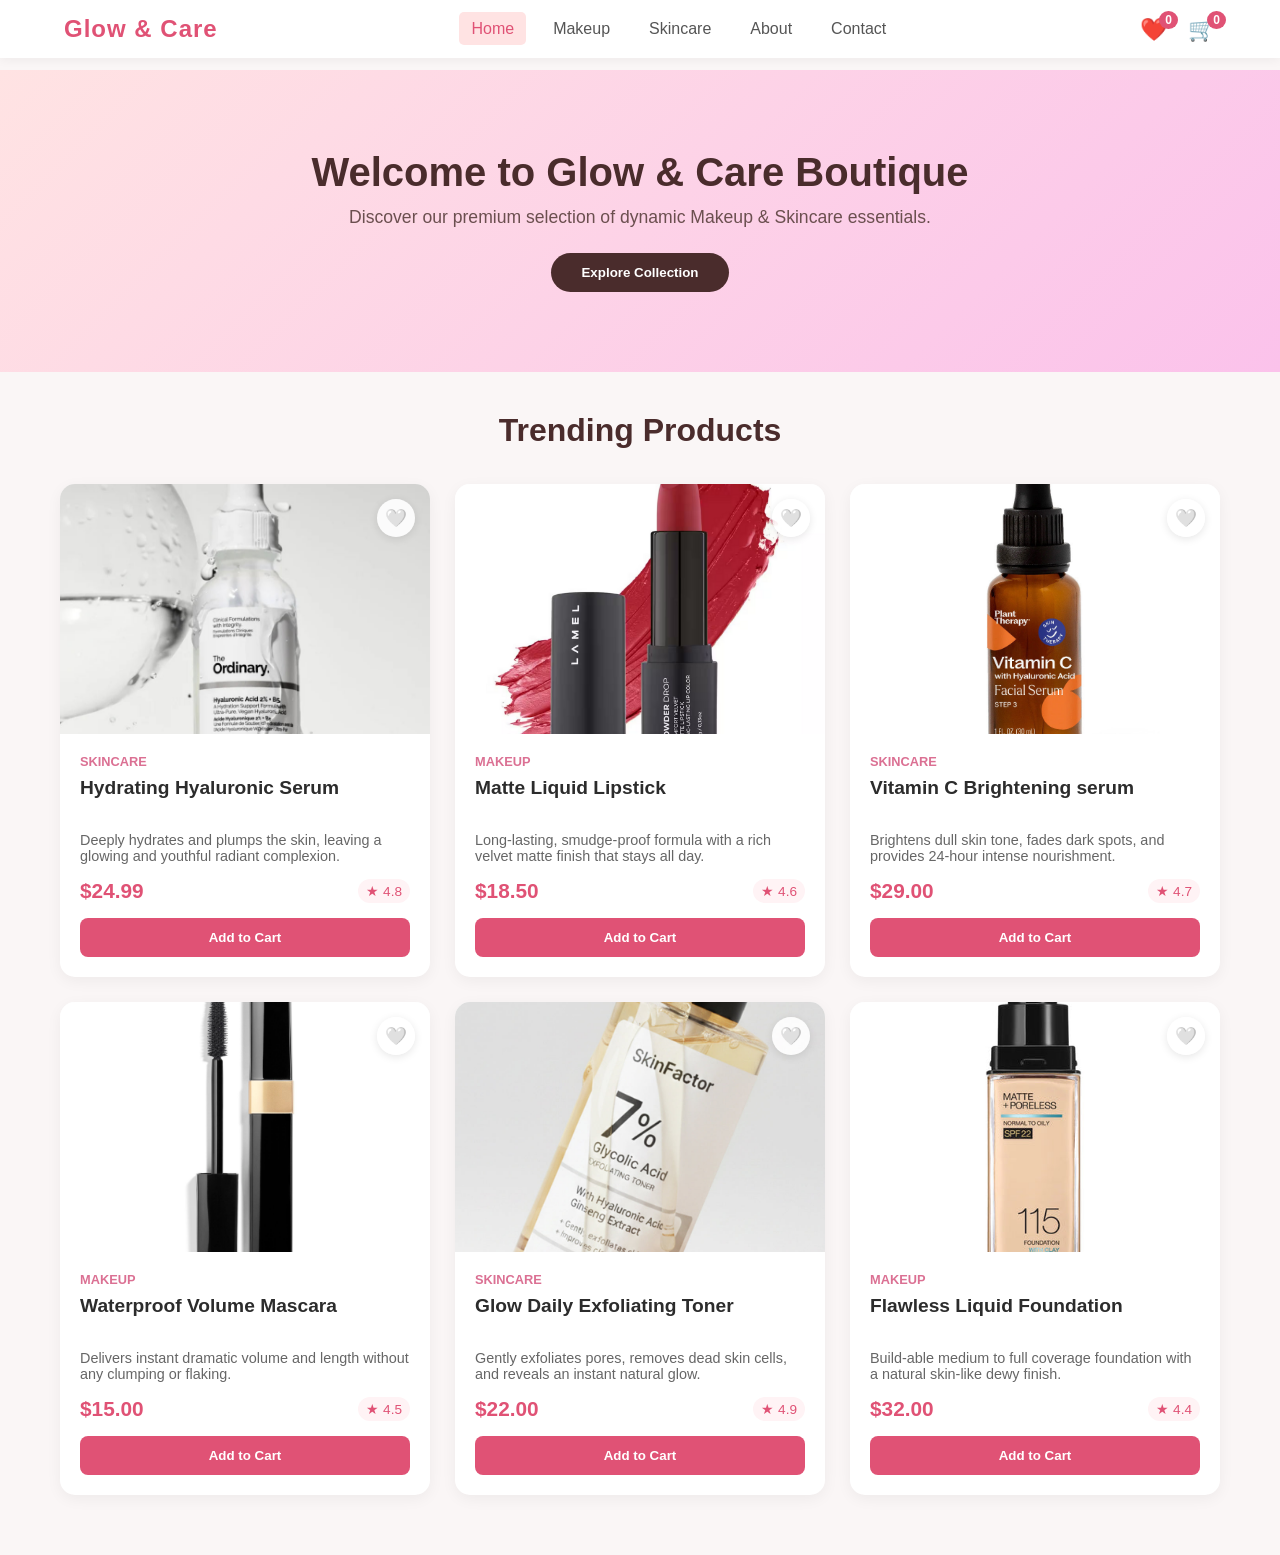
==== index.html @ 41e75231 "update" ====
<!DOCTYPE html>
<html lang="en">
<head>
    <meta charset="UTF-8">
    <meta name="viewport" content="width=device-width, initial-scale=1.0">
    <title>Glow & Care Store - Home</title>
    <link rel="stylesheet" href="./style.css">
</head>
<body>

    <!-- Navigation Bar -->
    <nav class="navbar">
        <div class="logo">Glow & Care</div>
        <ul class="nav-links">
            <li><a href="./index.html" class="active">Home</a></li>
            <li><a href="./makeup.html">Makeup</a></li>
            <li><a href="./skincare.html">Skincare</a></li>
            <li><a href="./about.html">About</a></li>
            <li><a href="./contact.html">Contact</a></li>
        </ul>
        <!-- Wishlist & Cart Counters -->
        <div class="nav-icons">
            <div class="icon-badge">
                <span class="icon-emoji">❤️</span>
                <span id="wishlist-count" class="badge">0</span>
            </div>
            <div class="icon-badge">
                <span class="icon-emoji">🛒</span>
                <span id="cart-count" class="badge">0</span>
            </div>
        </div>
    </nav>

    <!-- Home Hero Banner -->
    <header class="hero">
        <h1>Welcome to Glow & Care Boutique</h1>
        <p>Discover our premium selection of dynamic Makeup & Skincare essentials.</p>
        <button class="shop-now-btn">Explore Collection</button>
    </header>

    <!-- Main Dynamic Products Section -->
    <main class="products-section">
        <h2 class="section-title">Trending Products</h2>
        <div class="products-container" id="all-products">
            <!-- JavaScript data yahan display hoga -->
        </div>
    </main>

    <script src="./index.js"></script>
</body>
</html>
---- style.css ----
* {
    margin: 0;
    padding: 0;
    box-sizing: border-box;
    font-family: 'Segoe UI', Tahoma, Geneva, Verdana, sans-serif;
}

body {
    background-color: #faf6f6;
    color: #333;
    padding-top: 70px;
}

/* Navigation Bar Styling */
.navbar {
    position: fixed;
    top: 0;
    left: 0;
    width: 100%;
    background: #ffffff;
    display: flex;
    justify-content: space-between;
    align-items: center;
    padding: 15px 5%;
    box-shadow: 0 2px 10px rgba(0,0,0,0.05);
    z-index: 1000;
}

.logo {
    font-size: 1.5rem;
    font-weight: bold;
    color: #e05275;
    letter-spacing: 1px;
}

.nav-links {
    display: flex;
    list-style: none;
    gap: 15px;
}

.nav-links a {
    text-decoration: none;
    color: #555;
    font-weight: 500;
    padding: 8px 12px;
    border-radius: 5px;
    transition: all 0.3s ease;
}

.nav-links a:hover, .nav-links a.active {
    background: #ffe3e3;
    color: #e05275;
}

/* Icons & Badges CSS */
.nav-icons {
    display: flex;
    gap: 20px;
}

.icon-badge {
    position: relative;
    cursor: pointer;
    font-size: 1.4rem;
}

.badge {
    position: absolute;
    top: -5px;
    right: -10px;
    background-color: #e05275;
    color: white;
    font-size: 0.75rem;
    font-weight: bold;
    border-radius: 50%;
    padding: 2px 6px;
    min-width: 18px;
    text-align: center;
}

/* Hero Section */
.hero {
    text-align: center;
    padding: 80px 20px;
    background: linear-gradient(135deg, #ffe3e3 0%, #fbc2eb 100%);
    margin-bottom: 40px;
}

.hero h1 {
    font-size: 2.5rem;
    color: #4a2c2c;
    margin-bottom: 12px;
}

.hero p {
    font-size: 1.1rem;
    color: #6b4f4f;
    margin-bottom: 25px;
}

.shop-now-btn {
    background: #4a2c2c;
    color: white;
    border: none;
    padding: 12px 30px;
    border-radius: 25px;
    font-weight: 600;
    cursor: pointer;
    transition: all 0.3s ease;
}

.shop-now-btn:hover {
    background: #e05275;
    transform: scale(1.05);
}

/* Products Layout */
.products-section {
    max-width: 1200px;
    margin: 0 auto;
    padding: 0 20px 60px 20px;
}

.section-title {
    text-align: center;
    font-size: 2rem;
    color: #4a2c2c;
    margin-bottom: 35px;
}

.products-container {
    display: grid;
    grid-template-columns: 1fr;
    gap: 25px;
}

/* Responsive Breakpoints */
@media (min-width: 600px) {
    .products-container { grid-template-columns: repeat(2, 1fr); }
}
@media (min-width: 1000px) {
    .products-container { grid-template-columns: repeat(3, 1fr); }
}

/* Product Card & Smooth Transitions */
.product-card {
    background: #ffffff;
    border-radius: 15px;
    overflow: hidden;
    box-shadow: 0 4px 15px rgba(0, 0, 0, 0.05);
    display: flex;
    flex-direction: column;
    position: relative; /* Image positioning layout base */
    transition: transform 0.3s ease, box-shadow 0.3s ease;
}

.product-card:hover {
    transform: translateY(-8px);
    box-shadow: 0 10px 25px rgba(219, 112, 147, 0.2);
}

.image-container {
    width: 100%;
    height: 250px;
    overflow: hidden;
    position: relative;
}

.product-image {
    width: 100%;
    height: 100%;
    object-fit: cover;
    transition: transform 0.5s ease;
}

.product-card:hover .product-image {
    transform: scale(1.08);
}

/* Wishlist Heart Icon Over Image */
.wishlist-btn {
    position: absolute;
    top: 15px;
    right: 15px;
    background: rgba(255, 255, 255, 0.9);
    border: none;
    border-radius: 50%;
    width: 38px;
    height: 38px;
    display: flex;
    align-items: center;
    justify-content: center;
    font-size: 1.1rem;
    cursor: pointer;
    box-shadow: 0 2px 8px rgba(0,0,0,0.1);
    transition: all 0.2s ease;
    z-index: 10;
}

.wishlist-btn:hover {
    transform: scale(1.1);
}

.wishlist-btn.active-wish {
    background: #ffe3e3;
}

.product-info {
    padding: 20px;
    display: flex;
    flex-direction: column;
    flex-grow: 1;
}

.category {
    font-size: 0.8rem;
    text-transform: uppercase;
    color: #db7093;
    font-weight: bold;
    margin-bottom: 8px;
}

.product-title {
    font-size: 1.2rem;
    color: #2c2c2c;
    margin-bottom: 10px;
    height: 45px;
}

.description {
    font-size: 0.9rem;
    color: #666;
    margin-bottom: 15px;
    flex-grow: 1;
}

.price-rating {
    display: flex;
    justify-content: space-between;
    align-items: center;
    margin-bottom: 15px;
}

.price {
    font-size: 1.3rem;
    font-weight: bold;
    color: #e05275;
}

.rating {
    background: #fff3f5;
    color: #e05275;
    padding: 4px 8px;
    border-radius: 20px;
    font-size: 0.85rem;
}

.buy-btn {
    width: 100%;
    background: #e05275;
    color: white;
    border: none;
    padding: 12px;
    border-radius: 8px;
    font-weight: 600;
    cursor: pointer;
    transition: background 0.3s ease;
}

.buy-btn:hover {
    background: #b83b5e;
}
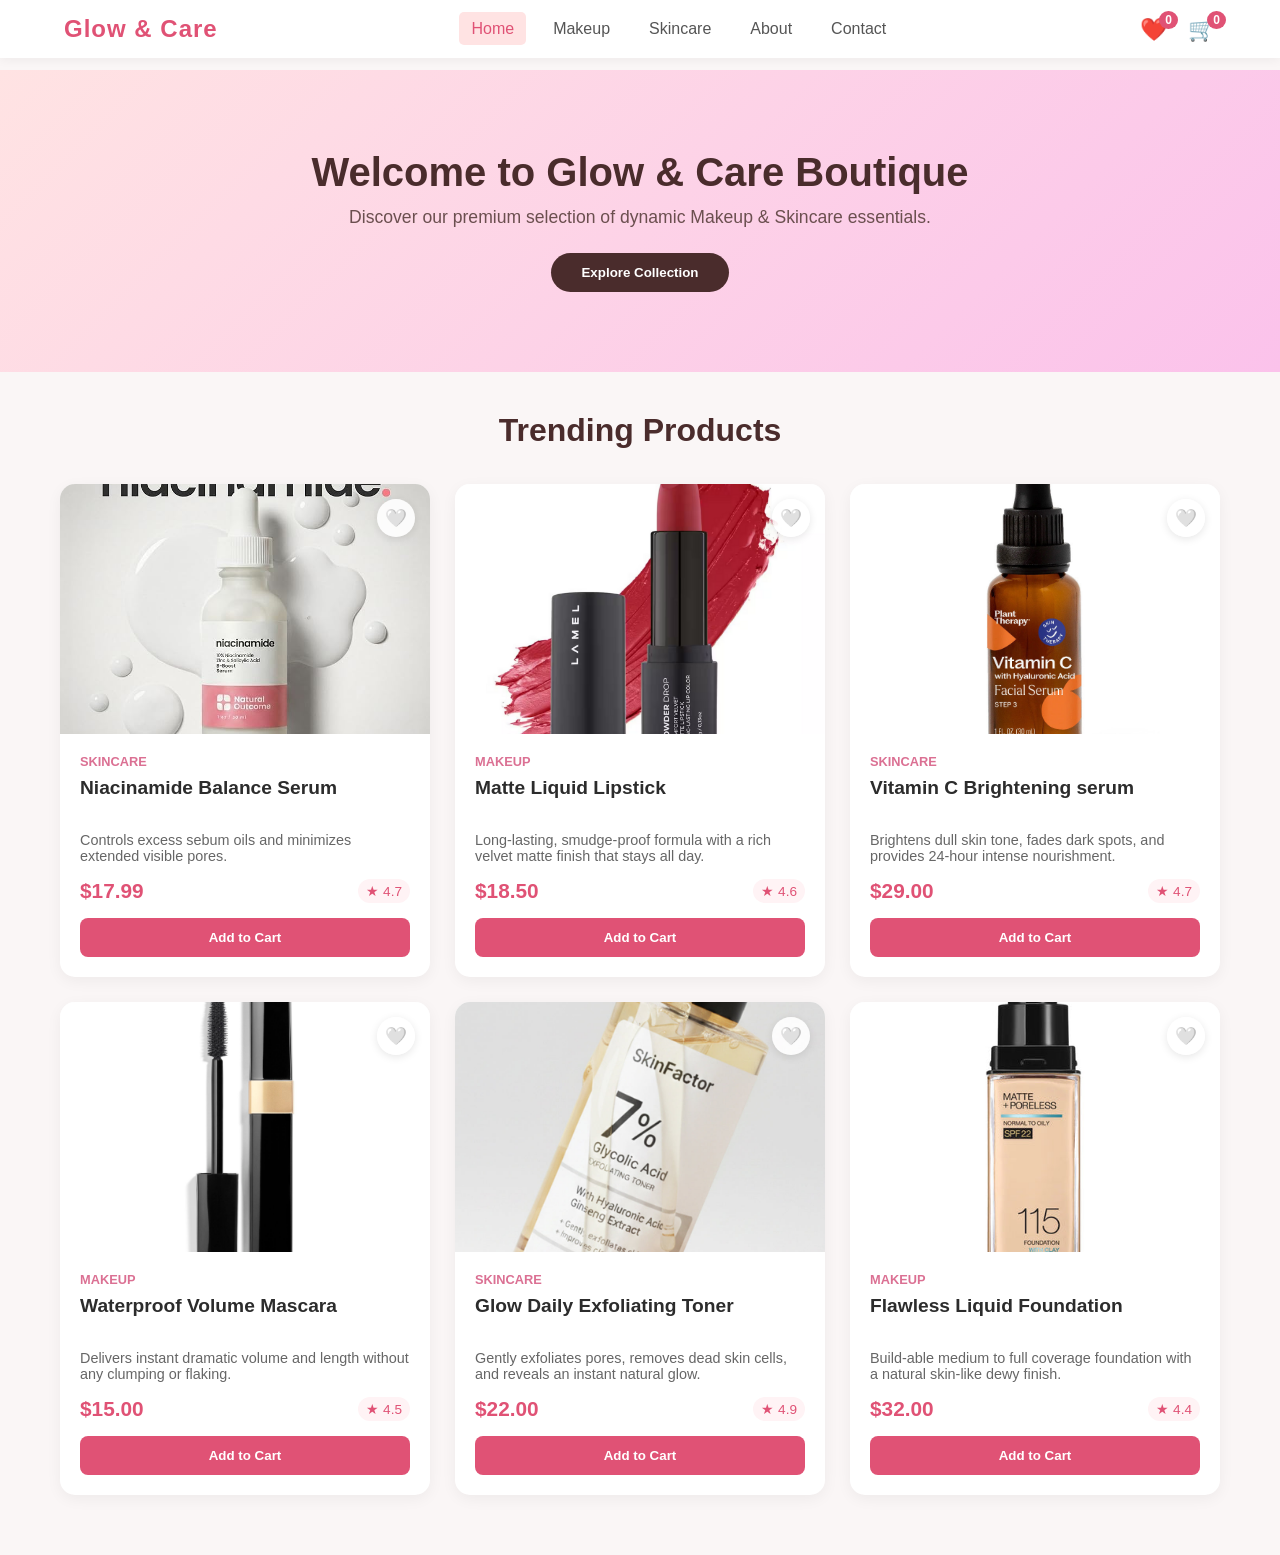
==== commit 4f842a16: "update" ====
--- a/index.html
+++ b/index.html
@@ -2,7 +2,7 @@
 <html lang="en">
 <head>
     <meta charset="UTF-8">
-    <meta name="viewport" content="width=device-width, initial-scale=1.0">
+    <meta name="" content="width=device-width, initial-scale=1.0">
     <title>Glow & Care Store - Home</title>
     <link rel="stylesheet" href="./style.css">
 </head>
--- a/style.css
+++ b/style.css
@@ -272,3 +272,56 @@
 .buy-btn:hover {
     background: #b83b5e;
 }
+/* ==================================================== */
+/* MOBILE VIEW CONFIGURATION (FOR SCROLLABLE NAVBAR)  */
+/* ==================================================== */
+@media screen and (max-width: 768px) {
+  
+  /* Navbar layout ko ek single line mein control karne ke liye */
+  .navbar {
+    display: flex !important;
+    flex-direction: row !important;
+    justify-content: space-between !important;
+    align-items: center !important;
+    padding: 10px 15px !important;
+    width: 100% !important;
+    box-sizing: border-box !important;
+  }
+
+  /* Logo ko do lines mein break hone se rokne ke liye */
+  .logo {
+    font-size: 18px !important;
+    white-space: nowrap !important;
+    flex-shrink: 0 !important;
+    margin-right: 10px !important;
+  }
+
+  /* Links ko horizontal swipe aur ek line mein set karne ke liye */
+  .nav-links {
+    display: flex !important;
+    flex-direction: row !important;
+    overflow-x: auto !important;
+    white-space: nowrap !important;
+    padding: 0 10px !important;
+    gap: 5px !important;
+webkit-overflow-scrolling: touch !important; /* Smooth mobile swipe */
+  }
+
+  /* Scrollbar ko chhupane ke liye taaki look clean rahe */
+  .nav-links::-webkit-scrollbar {
+    display: none !important;
+  }
+
+  .nav-links a {
+    font-size: 14px !important;
+    padding: 6px 10px !important;
+  }
+
+  /* Icons section ko right side par fix rakhne ke liye */
+  .nav-icons {
+    display: flex !important;
+    gap: 15px !important;
+    flex-shrink: 0 !important;
+    margin-left: 5px !important;
+  }
+}
